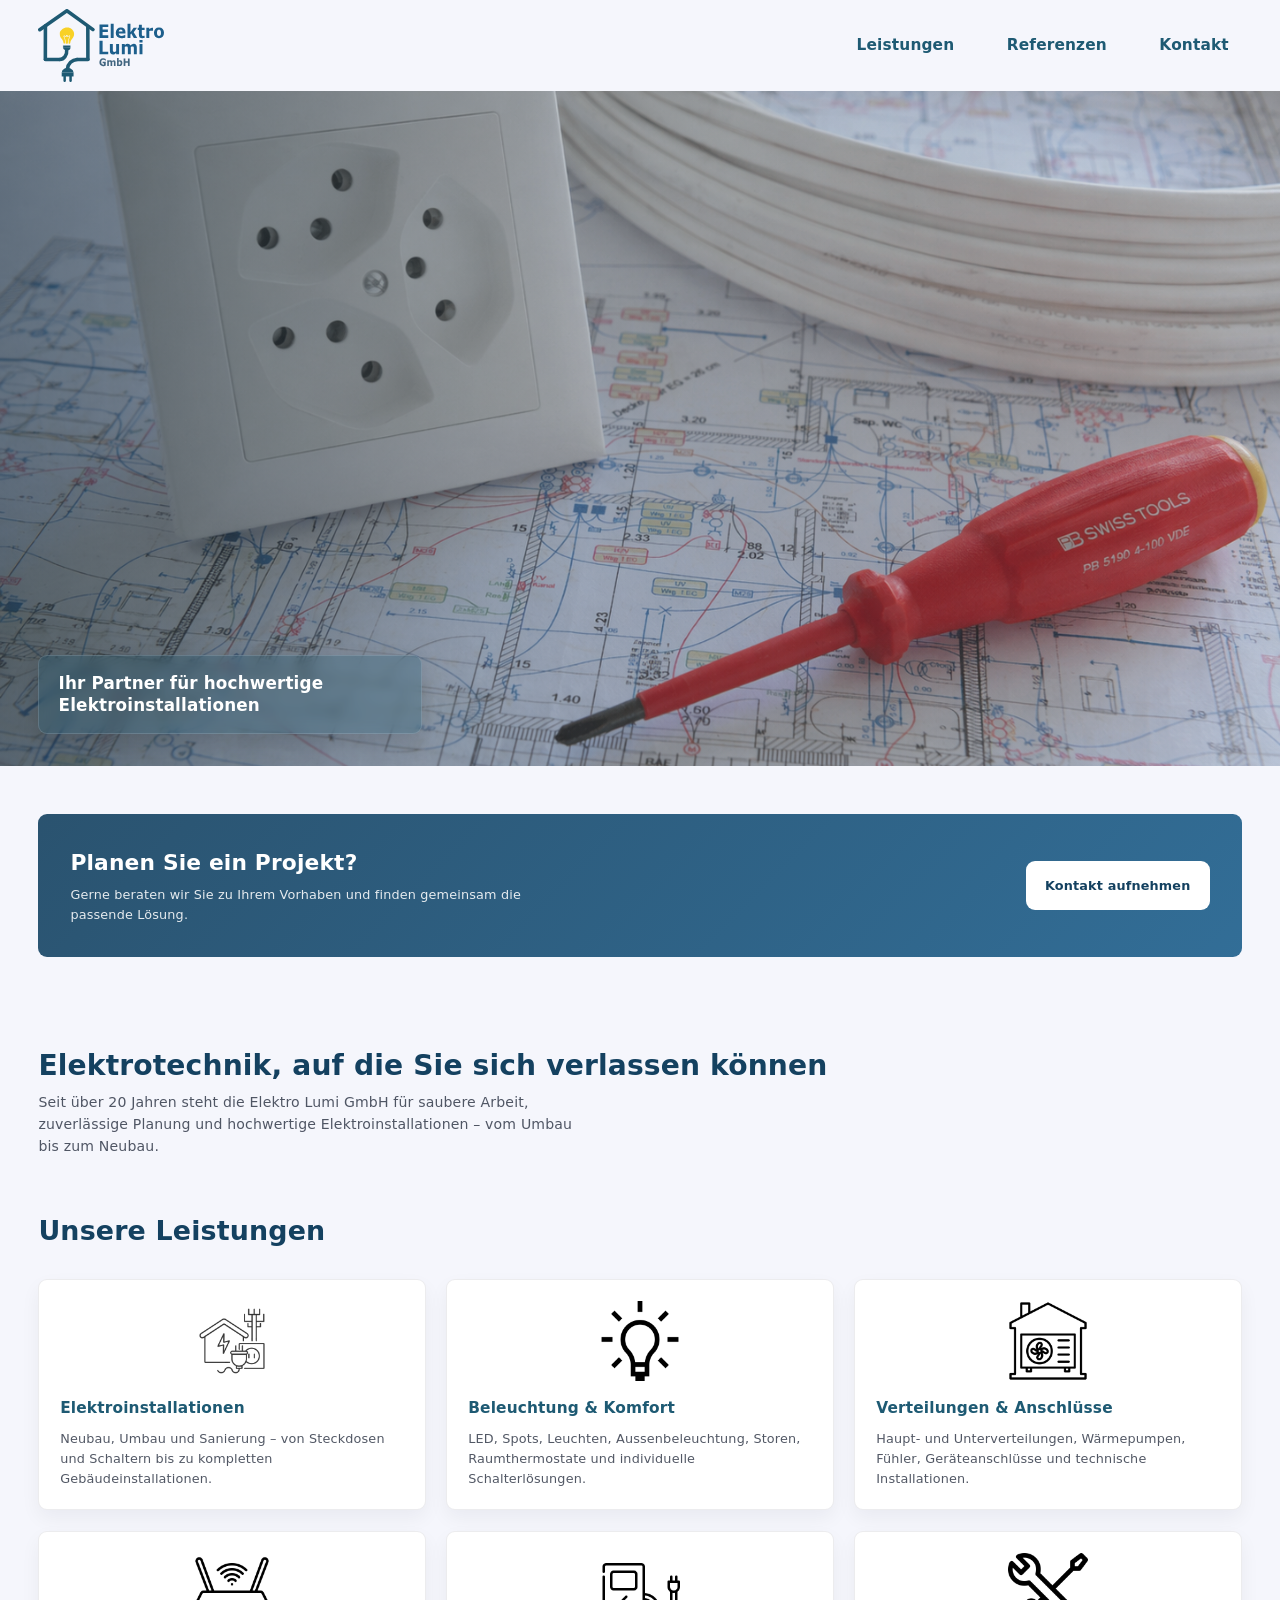
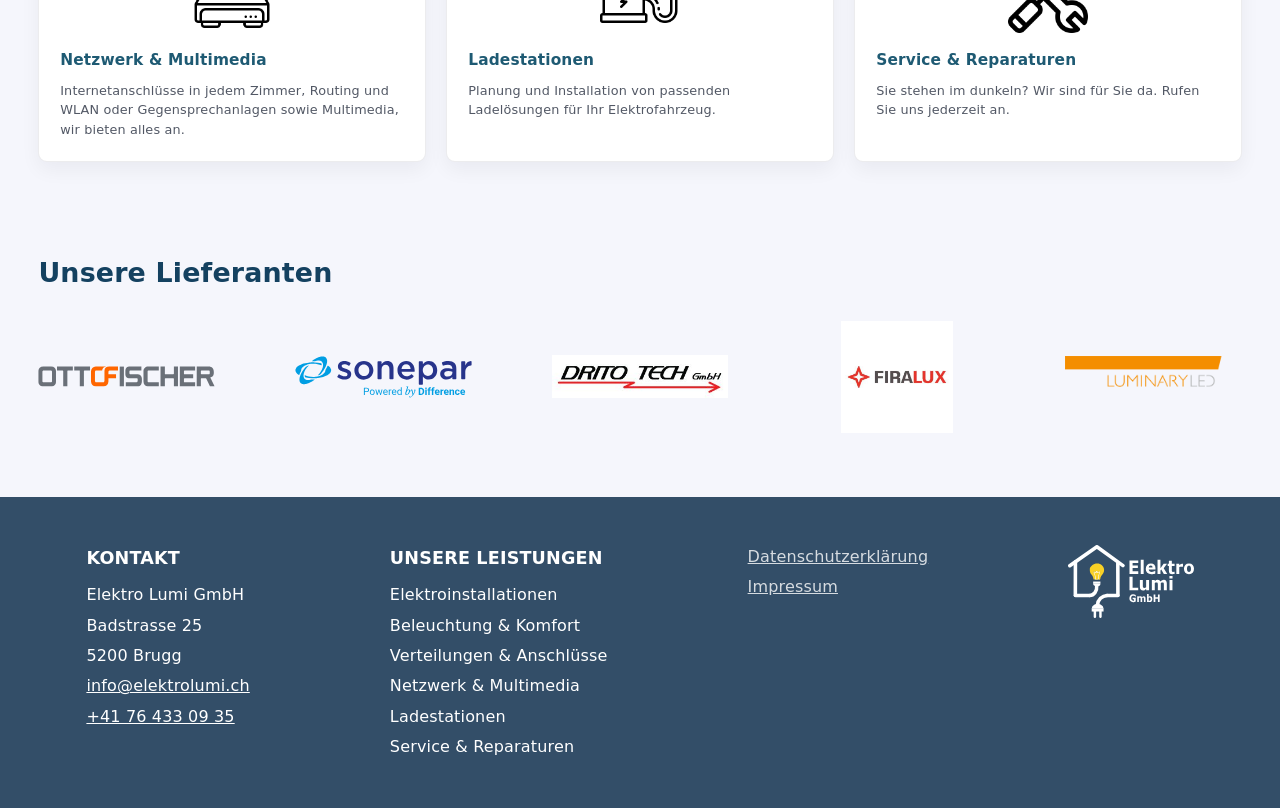
==== index.html @ 4e416394 "feat: add mobile number to footer" ====
<!doctype html>
<html lang="de">
  <head>
    <meta charset="UTF-8" />
    <meta name="viewport" content="width=device-width, initial-scale=1.0" />
    <title>Elektro Lumi GmbH</title>
    <link rel="icon" href="assets/icons/logo.svg" />
    <link rel="stylesheet" href="css/style.css" />
  </head>

  <body>
    <!-- header injection -->
    <header id="main-header"></header>

    <main>
      <!-- hero section -->
      <section class="hero" aria-label="Startbereich">
        <img
          src="assets/images/hero-img1.png"
          alt="Bild eines Schraubenzieher, Elektroplan Steckdose und Kabel"
          class="hero-img"
          width="1448"
          height="1086"
          decoding="async"
          fetchpriority="high"
        />

        <!-- transparent box in hero section -->
        <div class="hero-inner wrap">
          <div class="hero-callout">
            <p class="hero-callout-title">
              Ihr Partner für hochwertige Elektroinstallationen
            </p>
          </div>
        </div>
      </section>

      <!-- contact me box -->
      <section class="cta" aria-label="Kontakt aufnehmen">
        <div class="wrap">
          <div class="cta-box">
            <div>
              <h2 class="cta-title">Planen Sie ein Projekt?</h2>
              <p class="cta-text">
                Gerne beraten wir Sie zu Ihrem Vorhaben und finden gemeinsam die
                passende Lösung.
              </p>
            </div>

            <a href="kontakt.html" class="cta-button">Kontakt aufnehmen</a>
          </div>
        </div>
      </section>

      <section class="intro" aria-label="Über Elektro Lumi">
        <div class="wrap">
          <h2 class="intro-title">
            Elektrotechnik, auf die Sie sich verlassen können
          </h2>
          <p class="intro-text">
            Seit über 20 Jahren steht die Elektro Lumi GmbH für saubere Arbeit,
            zuverlässige Planung und hochwertige Elektroinstallationen – vom
            Umbau bis zum Neubau.
          </p>
        </div>
      </section>

      <section class="services-preview" aria-label="Unsere Leistungen">
        <div class="wrap">
          <h2 class="section-title">Unsere Leistungen</h2>

          <div class="services-grid">
            <article class="service-card">
              <img
                src="assets/icons/elektro.png"
                alt="Icon von Elektroinstallationen"
                class="service-card-icon"
                width="64"
                height="64"
              />
              <h3>Elektroinstallationen</h3>
              <p>
                Neubau, Umbau und Sanierung – von Steckdosen und Schaltern bis
                zu kompletten Gebäudeinstallationen.
              </p>
            </article>

            <article class="service-card">
              <img
                src="assets/icons/licht.png"
                alt="Icon einer Glühbirne"
                class="service-card-icon"
                width="64"
                height="64"
              />
              <h3>Beleuchtung & Komfort</h3>
              <p>
                LED, Spots, Leuchten, Aussenbeleuchtung, Storen, Raumthermostate
                und individuelle Schalterlösungen.
              </p>
            </article>

            <article class="service-card">
              <img
                src="assets/icons/warmepumpe.png"
                alt="Icon einer Waermepumpe"
                class="service-card-icon"
                width="64"
                height="64"
              />
              <h3>Verteilungen & Anschlüsse</h3>
              <p>
                Haupt- und Unterverteilungen, Wärmepumpen, Fühler,
                Geräteanschlüsse und technische Installationen.
              </p>
            </article>

            <article class="service-card">
              <img
                src="assets/icons/internet.png"
                alt="Icon eines Modem mit Wifi"
                class="service-card-icon"
                width="64"
                height="64"
              />
              <h3>Netzwerk & Multimedia</h3>
              <p>
                Internetanschlüsse in jedem Zimmer, Routing und WLAN oder
                Gegensprechanlagen sowie Multimedia, wir bieten alles an.
              </p>
            </article>

            <article class="service-card">
              <img
                src="assets/icons/elektrotankstelle.png"
                alt="Icon einer Elektroladestation"
                class="service-card-icon"
                width="64"
                height="64"
              />
              <h3>Ladestationen</h3>
              <p>
                Planung und Installation von passenden Ladelösungen für Ihr
                Elektrofahrzeug.
              </p>
            </article>

            <article class="service-card">
              <img
                src="assets/icons/service.png"
                alt="Icon eines Schluessels und Schraubenzieher"
                class="service-card-icon"
                width="64"
                height="64"
              />
              <h3>Service & Reparaturen</h3>
              <p>
                Sie stehen im dunkeln? Wir sind für Sie da. Rufen Sie uns
                jederzeit an.
              </p>
            </article>
          </div>
        </div>
      </section>

      <section class="supplier" aria-label="Lieferanten">
        <div class="wrap">
          <h2 class="section-title">Unsere Lieferanten</h2>
          <div class="supplier-logo">
            <a
              href="https://www.ottofischer.ch/de/"
              target="_blank"
              rel="noopener noreferrer"
              aria-label="Otto Fischer – Webseite (öffnet in neuem Tab)"
            >
              <img src="assets/supplier-logos/ottofischer.svg" alt="" />
            </a>
            <a
              href="https://www.sonepar.ch/de"
              target="_blank"
              rel="noopener noreferrer"
              aria-label="Sonepar – Webseite (öffnet in neuem Tab)"
            >
              <img src="assets/supplier-logos/sonepar.svg" alt="" />
            </a>
            <a
              href="https://www.dritotech.ch/"
              target="_blank"
              rel="noopener noreferrer"
              aria-label="Drito Tech – Webseite (öffnet in neuem Tab)"
            >
              <img src="assets/supplier-logos/dritotech.jpg" alt="" />
            </a>
            <a
              href="https://www.firalux.ch/"
              target="_blank"
              rel="noopener noreferrer"
              aria-label="Firalux – Webseite (öffnet in neuem Tab)"
            >
              <img src="assets/supplier-logos/firalux.jpg" alt="" />
            </a>
            <a
              href="https://www.luminaryled.ch/"
              target="_blank"
              rel="noopener noreferrer"
              aria-label="LuminaryLED – Webseite (öffnet in neuem Tab)"
            >
              <img src="assets/supplier-logos/luminaryled.png" alt="" />
            </a>
          </div>
        </div>
      </section>
    </main>

    <!-- footer injection -->
    <footer id="footer"></footer>

    <!-- scripts -->
    <script src="js/ham-menu-loader.js"></script>
    <script src="js/header-loader.js"></script>
    <script src="js/footer-loader.js"></script>
  </body>
</html>
---- css/style.css ----
:root {
  --primary: rgba(30, 90, 115, 1);
  --secondary: rgba(29, 95, 140, 1);
  --tertiary: rgba(20, 65, 96, 1);
  --background-color: #f5f6fc;
  --footer-background: #334e68;
  --radius: 9px;
}

* {
  box-sizing: border-box;
  margin: 0;
  padding: 0;
}

body {
  font-family: "Kumbh Sans", system-ui, sans-serif;
  color: var(--primary);
  background: var(--background-color);
  line-height: 1.55;
  letter-spacing: 0.01em;
}

img {
  display: block;
}

a {
  color: inherit;
}

/* ==========================================================
   Wrapper: gleicher seitlicher Abstand überall
   ========================================================== */
.wrap {
  padding-inline: 3vw;
}

/* ==========================================================
   General Section Styling
   ========================================================== */
.section-title {
  font-size: 2.1vw;
  line-height: 1.15;
  color: var(--tertiary);
  margin-bottom: 2rem;
}

/* ==========================================================
   Service Section
   ========================================================== */
.services-preview {
  padding-block: 2rem 4rem;
}

.services-grid {
  display: grid;
  grid-template-columns: repeat(3, 1fr);
  gap: 1.3rem;
}

.service-card {
  background: #fff;
  border: 1px solid rgba(15, 23, 42, 0.08);
  border-radius: var(--radius);
  padding: 1.3rem;
  box-shadow: 0 0.5rem 1.2rem rgba(15, 23, 42, 0.05);
}

.service-card-icon {
  width: 5rem;
  height: 5rem;
  object-fit: contain;
  margin: 0 auto 1rem;
}

.service-card h3 {
  color: var(--primary);
  font-size: 1.2vw;
  margin-bottom: 0.5rem;
}

.service-card p {
  color: rgba(15, 23, 42, 0.72);
  font-size: 1vw;
}

/* ==========================================================
   Contact Section
   ========================================================== */
.cta {
  padding-top: 3rem;
  padding-bottom: 3rem;
}

.cta-box {
  background: linear-gradient(
    135deg,
    rgba(20, 65, 96, 0.9),
    rgba(29, 95, 140, 0.9)
  );
  color: #fff;
  border-radius: var(--radius);
  padding: 2rem;
  display: grid;
  grid-template-columns: 1fr auto;
  gap: 1rem;
  align-items: center;
}

.cta-title {
  font-size: 1.7vw;
  margin-bottom: 0.35rem;
}

.cta-text {
  color: rgba(255, 255, 255, 0.88);
  max-width: 60ch;
  font-size: 1vw;
}

.cta-button {
  display: inline-block;
  width: fit-content;
  background: #fff;
  color: var(--tertiary);
  text-decoration: none;
  font-weight: 700;
  font-size: 1vw;
  padding: 0.9rem 1.2rem;
  border-radius: var(--radius);
}

.cta-button:hover {
  opacity: 0.9;
}

/* ==========================================================
   Navbar
   ========================================================== */
.navbar {
  position: sticky;
  top: 0;
  z-index: 50;
}

.navbar-inner {
  display: flex;
  align-items: center;
  justify-content: space-between;
  padding-block: 1vh;
}

.logo img {
  height: 5.7vw;
  width: auto;
}

.nav-links {
  list-style: none;
  display: flex;
  align-items: center;
  gap: 2.1vw;
}

.nav-item {
  display: inline-block;
  text-decoration: none;
  color: var(--primary);
  font-weight: 650;
  font-size: 1.2vw;
  letter-spacing: 0.01em;
  padding: 0.55rem 0.8rem;
  border-radius: var(--radius);
  transition:
    background-color 0.2s ease,
    color 0.2s ease;
}

.nav-item:hover {
  background-color: var(--primary);
  color: #fff;
}

/* styling of hamburger menu in media query */
.ham-menu,
.off-screen-menu {
  display: none;
}

/* ==========================================================
   Footer
   ========================================================== */
.footer {
  background-color: var(--footer-background);
  color: #fff;
  padding: 3rem;
}

.footer-inner {
  display: flex;
  justify-content: space-between;
}

.footer-list {
  list-style: none;
  display: flex;
  flex-direction: column;
  gap: 0.35rem;
}

.footer-list-title {
  font-size: 1.1rem;
  font-weight: 700;
  text-transform: uppercase;
  margin-bottom: 0.35rem;
}

.data-impressum {
  color: #fff;
  opacity: 0.8;
}

/* ==========================================================
   Hero
   ========================================================== */
.hero {
  position: relative;
  height: 75vh;
  background: #0b1f2a;
  overflow: hidden;
}

.hero-img {
  position: absolute;
  inset: 0;
  width: 100%;
  height: 100%;
  object-fit: cover;
  z-index: 0;
}

.hero::before {
  content: "";
  position: absolute;
  inset: 0;
  z-index: 1;
  background: linear-gradient(
    90deg,
    rgba(11, 31, 42, 0.55) 0%,
    rgba(11, 31, 42, 0.22) 46%,
    rgba(11, 31, 42, 0.12) 100%
  );
}

.hero-inner {
  position: relative;
  z-index: 2;
  height: 100%;
  display: flex;
  align-items: flex-end;
  padding-bottom: 2rem;
}

.hero-callout {
  max-width: 24rem;
  padding: 1rem 1.2rem;
  border-radius: var(--radius);
  border: 1px solid rgba(255, 255, 255, 0.14);
  background: rgba(30, 90, 115, 0.28);
  backdrop-filter: blur(6px);
  color: #fff;
  box-shadow: 0 0.6rem 1.4rem rgba(0, 0, 0, 0.14);
}

.hero-callout-title {
  font-size: 1.05rem;
  font-weight: 700;
  line-height: 1.35;
}

/* ==========================================================
   Intro - Section
   ========================================================== */
.intro {
  padding-top: 5vh;
  padding-bottom: 3vh;
}

.intro-title {
  font-size: 2.2vw;
  letter-spacing: 0.005em;
  line-height: 1.15;
  color: var(--tertiary);
  margin-bottom: 0.6rem;
}

.intro-text {
  font-size: 1.1vw;
  color: rgba(15, 23, 42, 0.72);
  max-width: 62ch;
}

/* ==========================================================
   Supplier - Section
   ========================================================== */
.supplier {
  padding-top: 2rem;
  padding-bottom: 4rem;
}

.supplier-logo {
  display: grid;
  grid-template-columns: repeat(5, 1fr);
  gap: 5rem;
  align-items: center;
}

.supplier-logo a {
  display: block;
  text-decoration: none;
}

.supplier-logo img {
  width: 100%;
  height: 7rem;
  object-fit: contain;
}

/* ==========================================================
   Phone (bis 480px)
   ========================================================== */
@media (max-width: 480px) {
  .wrap {
    padding-inline: 4.5vw;
  }

  .navbar .nav-links {
    display: none;
  }

  .navbar .logo img {
    height: 8vh;
    width: auto;
  }

  /*--- Hamburger Button ---*/
  .ham-menu {
    display: block;
    position: relative;
    height: 40px;
    width: 50px;
    margin-left: auto;
    cursor: pointer;
    z-index: 80;
  }

  .ham-menu span {
    position: absolute;
    top: 50%;
    left: 50%;
    height: 4px;
    width: 70%;
    background-color: var(--primary);
    border-radius: 25px;
    transform: translate(-50%, -50%);
    transition: 0.3s ease;
  }

  .ham-menu span:nth-child(1) {
    top: 25%;
  }

  .ham-menu span:nth-child(3) {
    top: 75%;
  }

  .ham-menu.active span:nth-child(1) {
    top: 50%;
    transform: translate(-50%, -50%) rotate(45deg);
  }

  .ham-menu.active span:nth-child(2) {
    opacity: 0;
  }

  .ham-menu.active span:nth-child(3) {
    top: 50%;
    transform: translate(-50%, -50%) rotate(-45deg);
  }

  /*--- Slide-In Panel ---*/
  .off-screen-menu {
    display: block;
    position: fixed;
    top: 4.3rem;
    right: 0;
    z-index: 60;
    width: min(85vw, 18rem);
    max-height: calc(100dvh - 5.2rem);
    padding: 1.2rem;
    background-color: var(--primary);
    opacity: 0.9;
    border-radius: var(--radius) 0 0 var(--radius);
    box-shadow: 0 0.8rem 1.8rem rgba(0, 0, 0, 0.24);
    overflow-y: auto;
    transform: translateX(110%);
    transition: transform 0.3s ease;
  }

  .off-screen-menu.active {
    transform: translateX(0);
  }

  .off-screen-menu .nav-links {
    flex-direction: column;
    gap: 1rem;
  }

  .off-screen-menu .nav-item {
    color: #fff;
    font-size: 2vh;
  }

  .footer-inner {
    display: flex;
    flex-direction: column;
    gap: 3rem;
  }

  .footer .logo img {
    height: 8vh;
    width: auto;
  }

  .hero {
    height: 40vh;
  }

  .hero-inner {
    align-items: flex-end;
    padding-bottom: 3vh;
  }

  .hero-callout {
    max-width: 75%;
    padding: 0.9rem 1rem;
  }

  .hero-callout-title {
    font-size: 1rem;
  }

  .intro-title {
    font-size: 6vw;
  }

  .section-title {
    font-size: 1.6rem;
  }

  .services-grid {
    grid-template-columns: 1fr;
    gap: 1.2rem;
  }

  .service-card h3 {
    font-size: 1.1rem;
  }

  .cta-box {
    grid-template-columns: 1fr;
    padding: 1.5rem;
  }

  .cta-title {
    font-size: 1.5rem;
  }

  .cta-button {
    font-size: 1rem;
    padding: 0.8rem 1.1rem;
  }

  .intro-text,
  .service-card p,
  .cta-text {
    font-size: 1rem;
  }

  /* supplier section */
  .supplier-logo {
    grid-template-columns: repeat(2, 1fr);
    gap: 1.5rem;
  }

  .supplier-logo img {
    max-width: 9rem;
    height: 4rem;
  }
}
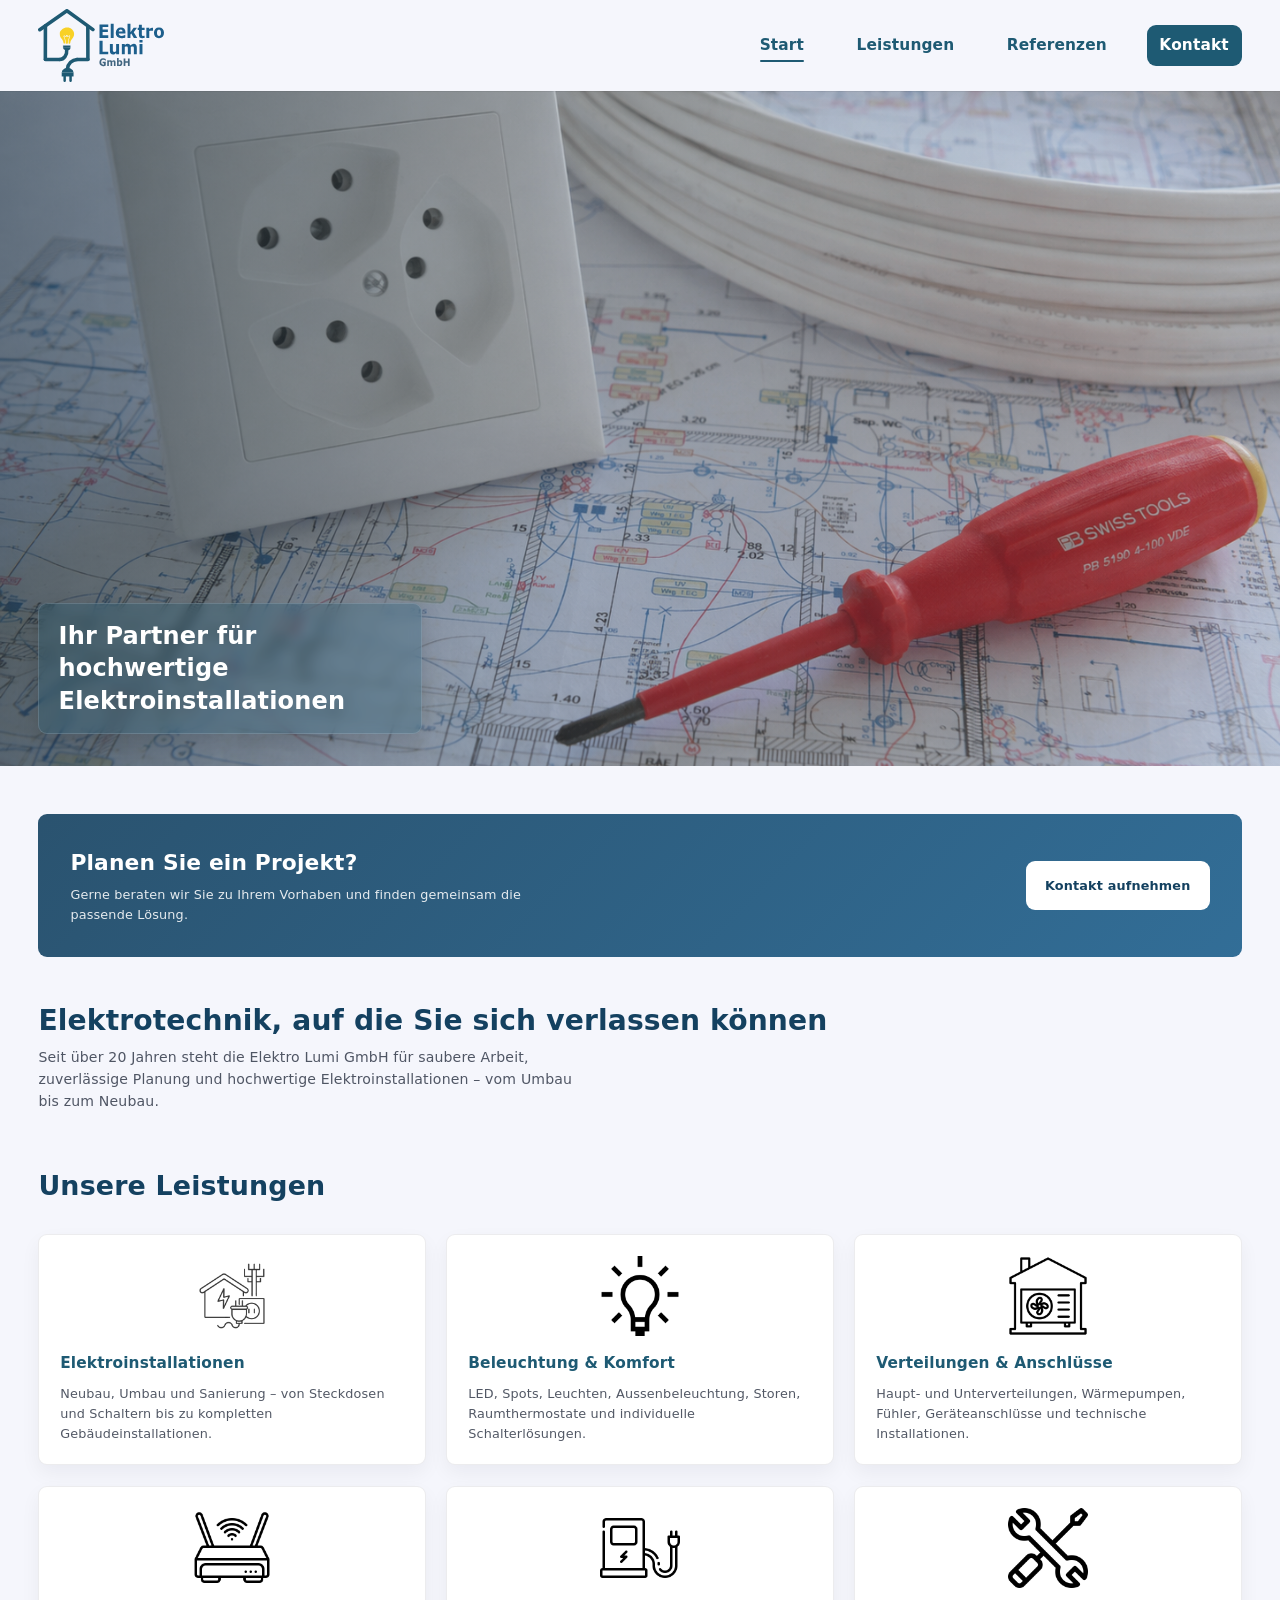
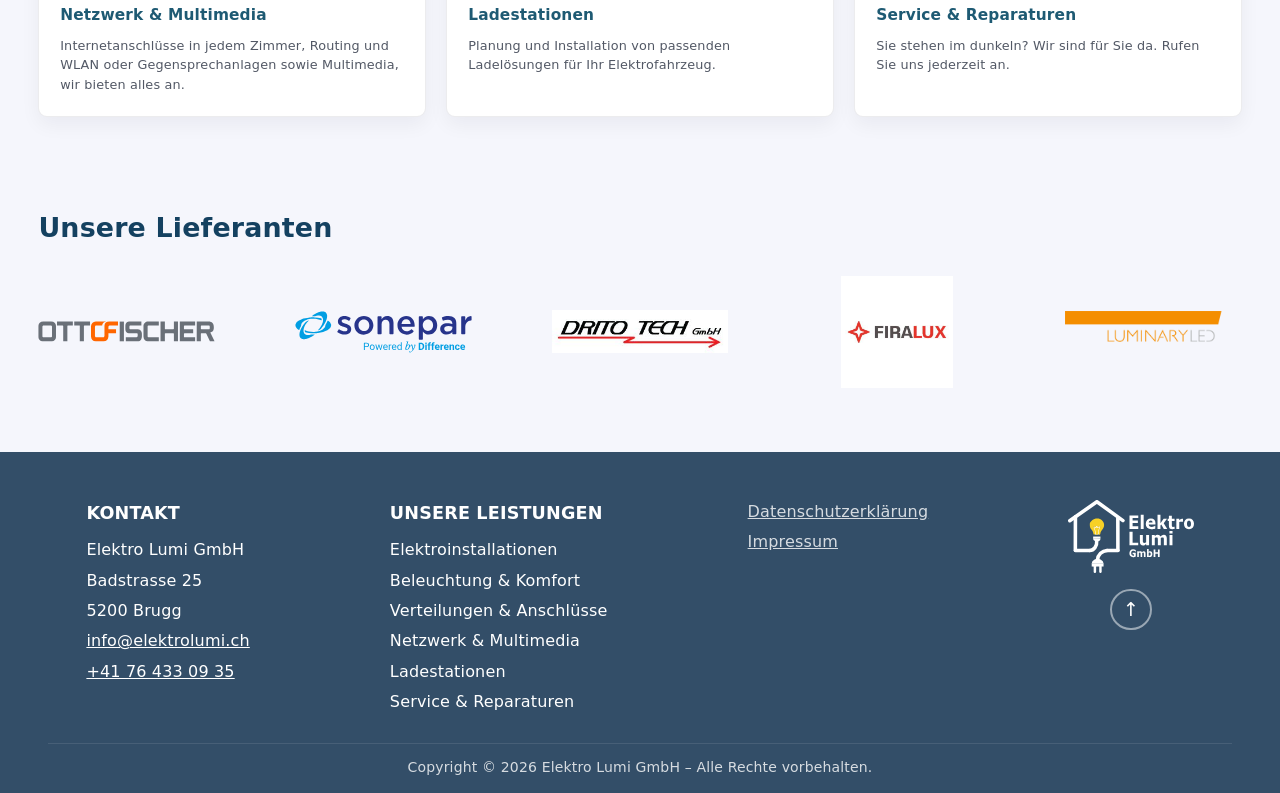
==== commit afbdd4f1: "chore: change link logo" ====
--- a/index.html
+++ b/index.html
@@ -4,7 +4,7 @@
     <meta charset="UTF-8" />
     <meta name="viewport" content="width=device-width, initial-scale=1.0" />
     <title>Elektro Lumi GmbH</title>
-    <link rel="icon" href="assets/icons/logo.svg" />
+    <link rel="icon" href="assets/icons/logo-footer3.svg" />
     <link rel="stylesheet" href="css/style.css" />
   </head>
 
--- a/css/style.css
+++ b/css/style.css
@@ -11,6 +11,10 @@
   box-sizing: border-box;
   margin: 0;
   padding: 0;
+}
+
+html {
+  scroll-behavior: smooth;
 }
 
 body {
@@ -138,10 +142,19 @@
 /* ==========================================================
    Navbar
    ========================================================== */
+/* Reserve the navbar's height before the header is injected, so the page
+   doesn't jump on load. Matches the rendered navbar height (logo + padding). */
+#main-header {
+  display: block;
+  min-height: calc(5.7vw + 2vh);
+}
+
 .navbar {
   position: sticky;
   top: 0;
   z-index: 50;
+  background: var(--background-color);
+  box-shadow: 0 1px 0 rgba(0, 0, 0, 0.06);
 }
 
 .navbar-inner {
@@ -182,6 +195,32 @@
   color: #fff;
 }
 
+/* Current page: primary underline (white on hover / in the mobile menu). */
+.nav-item.active {
+  position: relative;
+}
+
+.nav-item.active::after {
+  content: "";
+  position: absolute;
+  left: 0.8rem;
+  right: 0.8rem;
+  bottom: 0.25rem;
+  height: 2px;
+  border-radius: var(--radius);
+  background: currentColor;
+}
+
+/* Kontakt call-to-action: filled button that stands out from the text links. */
+.nav-item.nav-cta {
+  background-color: var(--primary);
+  color: #fff;
+}
+
+.nav-item.nav-cta:hover {
+  background-color: var(--tertiary);
+}
+
 /* styling of hamburger menu in media query */
 .ham-menu,
 .off-screen-menu {
@@ -194,7 +233,7 @@
 .footer {
   background-color: var(--footer-background);
   color: #fff;
-  padding: 3rem;
+  padding: 3rem 3rem 1rem;
 }
 
 .footer-inner {
@@ -219,6 +258,51 @@
 .data-impressum {
   color: #fff;
   opacity: 0.8;
+}
+
+.footer-copyright {
+  margin: 1.75rem 0 0;
+  padding-top: 0.85rem;
+  border-top: 1px solid rgba(255, 255, 255, 0.12);
+  color: #fff;
+  opacity: 0.8;
+  font-size: 0.875rem;
+  line-height: 1.4;
+  text-align: center;
+}
+
+/* Brand block: logo with a back-to-top arrow underneath. */
+.footer-brand {
+  display: flex;
+  flex-direction: column;
+  align-items: center;
+  gap: 1rem;
+}
+
+.to-top {
+  display: inline-flex;
+  align-items: center;
+  justify-content: center;
+  width: 2.6rem;
+  height: 2.6rem;
+  border: 2px solid rgba(255, 255, 255, 0.5);
+  border-radius: 50%;
+  font-size: 1.2rem;
+  line-height: 1;
+  color: #fff;
+  text-decoration: none;
+  transition:
+    background-color 0.2s ease,
+    color 0.2s ease,
+    border-color 0.2s ease,
+    transform 0.2s ease;
+}
+
+.to-top:hover {
+  background-color: #fff;
+  color: var(--primary);
+  border-color: #fff;
+  transform: translateY(-2px);
 }
 
 /* ==========================================================
@@ -263,7 +347,7 @@
 }
 
 .hero-callout {
-  max-width: 24rem;
+  max-width: min(24rem, 92%);
   padding: 1rem 1.2rem;
   border-radius: var(--radius);
   border: 1px solid rgba(255, 255, 255, 0.14);
@@ -274,7 +358,7 @@
 }
 
 .hero-callout-title {
-  font-size: 1.05rem;
+  font-size: 1.5rem;
   font-weight: 700;
   line-height: 1.35;
 }
@@ -283,7 +367,6 @@
    Intro - Section
    ========================================================== */
 .intro {
-  padding-top: 5vh;
   padding-bottom: 3vh;
 }
 
@@ -333,6 +416,10 @@
 @media (max-width: 480px) {
   .wrap {
     padding-inline: 4.5vw;
+  }
+
+  #main-header {
+    min-height: calc(8vh + 2vh);
   }
 
   .navbar .nav-links {
@@ -422,6 +509,12 @@
     font-size: 2vh;
   }
 
+  /* Invert the CTA inside the dark mobile menu so it still pops. */
+  .off-screen-menu .nav-item.nav-cta {
+    background-color: #fff;
+    color: var(--primary);
+  }
+
   .footer-inner {
     display: flex;
     flex-direction: column;
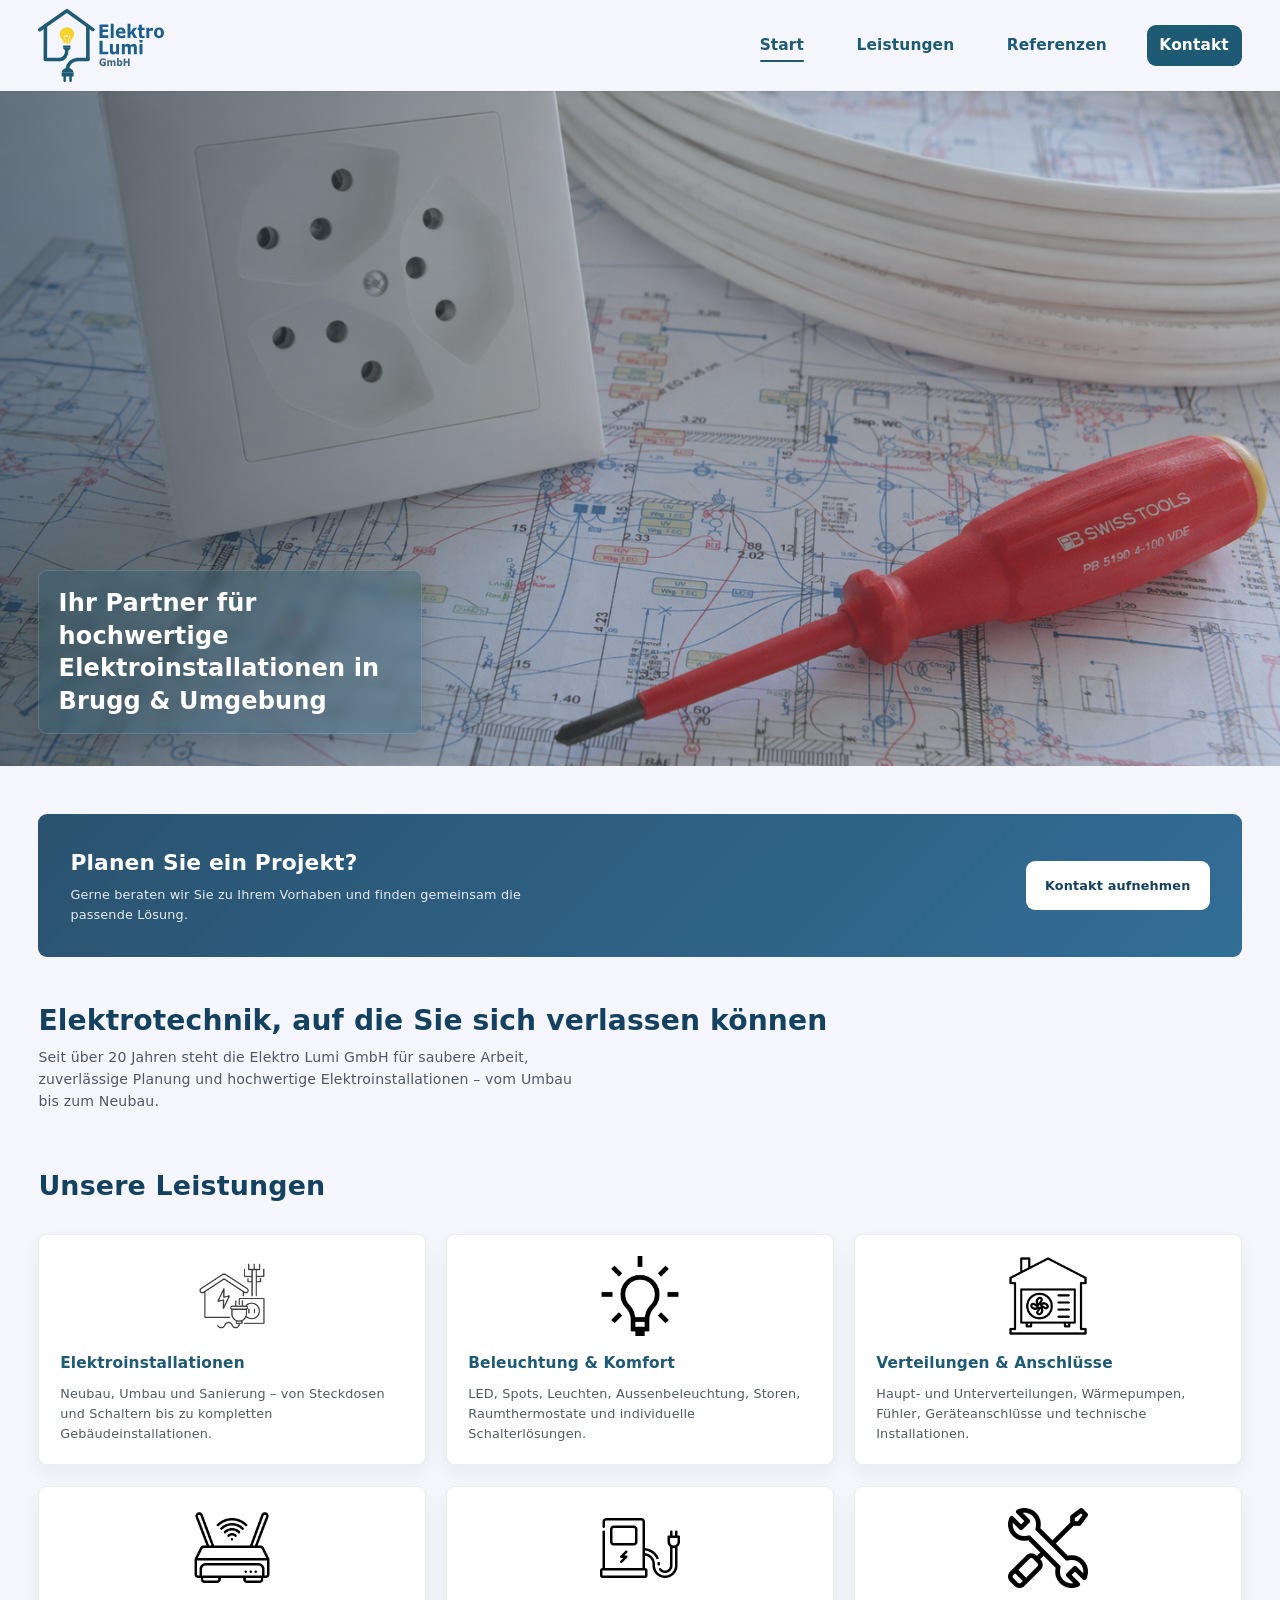
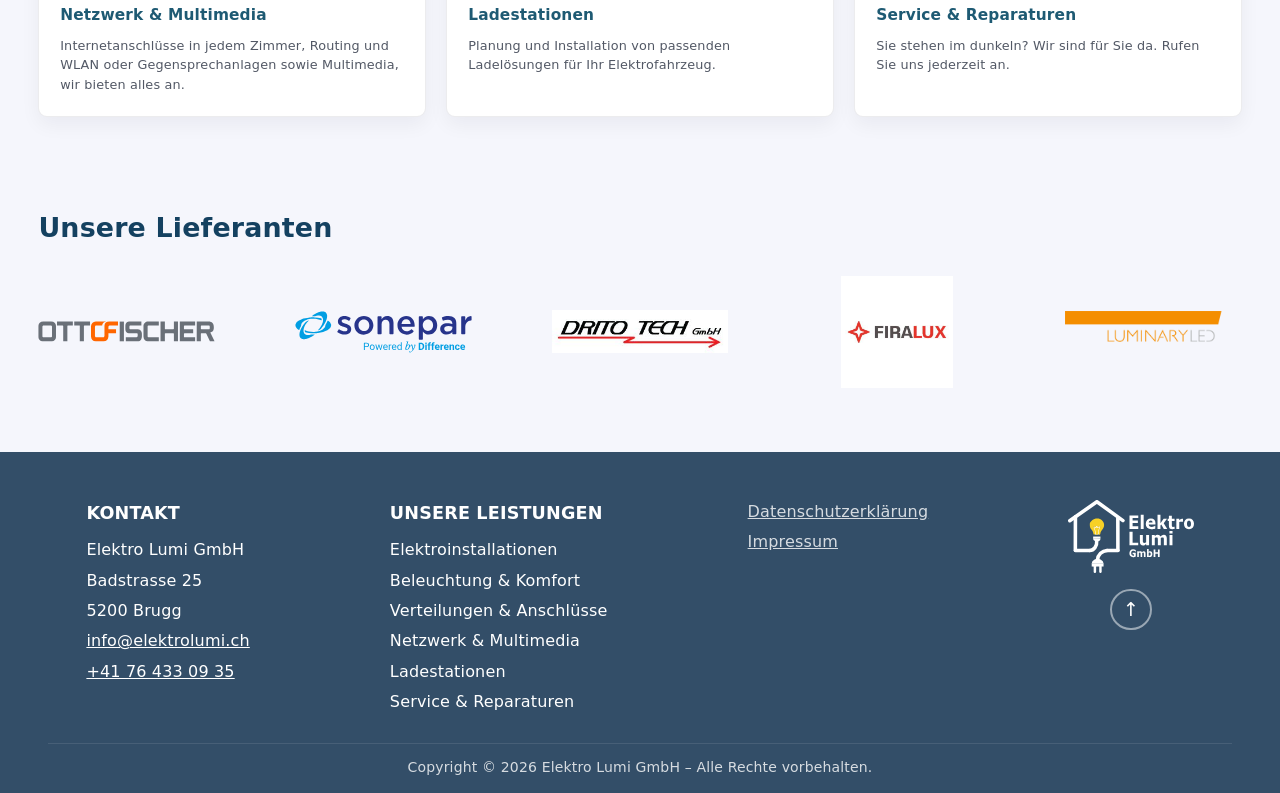
==== commit 3532ee50: "feat: add meta tags for SEO" ====
--- a/index.html
+++ b/index.html
@@ -3,9 +3,56 @@
   <head>
     <meta charset="UTF-8" />
     <meta name="viewport" content="width=device-width, initial-scale=1.0" />
-    <title>Elektro Lumi GmbH</title>
+    <title>Elektro Lumi GmbH – Elektroinstallationen in Brugg, Aargau</title>
+    <meta
+      name="description"
+      content="Elektro Lumi GmbH – Ihr Elektriker in Brugg (Aargau). Elektroinstallationen für Neubau, Umbau und Sanierung: Beleuchtung, Verteilungen, Netzwerk, Ladestationen und Service in Brugg und Umgebung."
+    />
+    <link rel="canonical" href="https://www.elektrolumi.ch/" />
+    <meta name="theme-color" content="#1e5a73" />
+    <meta property="og:type" content="website" />
+    <meta property="og:site_name" content="Elektro Lumi GmbH" />
+    <meta property="og:locale" content="de_CH" />
+    <meta
+      property="og:title"
+      content="Elektro Lumi GmbH – Elektroinstallationen in Brugg, Aargau"
+    />
+    <meta
+      property="og:description"
+      content="Elektroinstallationen für Neubau, Umbau und Sanierung in Brugg und Umgebung – Beleuchtung, Verteilungen, Netzwerk, Ladestationen und Service."
+    />
+    <meta property="og:url" content="https://www.elektrolumi.ch/" />
+    <meta
+      property="og:image"
+      content="https://www.elektrolumi.ch/assets/images/hero-img1.png"
+    />
+    <meta name="twitter:card" content="summary_large_image" />
     <link rel="icon" href="assets/icons/logo-footer3.svg" />
     <link rel="stylesheet" href="css/style.css" />
+    <script type="application/ld+json">
+      {
+        "@context": "https://schema.org",
+        "@type": "Electrician",
+        "@id": "https://www.elektrolumi.ch/#business",
+        "name": "Elektro Lumi GmbH",
+        "url": "https://www.elektrolumi.ch/",
+        "image": "https://www.elektrolumi.ch/assets/images/hero-img1.png",
+        "telephone": "+41764330935",
+        "email": "info@elektrolumi.ch",
+        "founder": "Hashim Cikaqi",
+        "vatID": "CHE-113.204.558",
+        "address": {
+          "@type": "PostalAddress",
+          "streetAddress": "Badstrasse 25",
+          "postalCode": "5200",
+          "addressLocality": "Brugg",
+          "addressRegion": "Aargau",
+          "addressCountry": "CH"
+        },
+        "areaServed": "Brugg und Umgebung, Kanton Aargau",
+        "description": "Elektro Lumi GmbH aus Brugg (Aargau) – Elektroinstallationen für Neubau, Umbau und Sanierung, Beleuchtung, Verteilungen, Netzwerk & Multimedia, Ladestationen sowie Service und Reparaturen."
+      }
+    </script>
   </head>
 
   <body>
@@ -28,9 +75,10 @@
         <!-- transparent box in hero section -->
         <div class="hero-inner wrap">
           <div class="hero-callout">
-            <p class="hero-callout-title">
-              Ihr Partner für hochwertige Elektroinstallationen
-            </p>
+            <h1 class="hero-callout-title">
+              Ihr Partner für hochwertige Elektroinstallationen in Brugg &
+              Umgebung
+            </h1>
           </div>
         </div>
       </section>
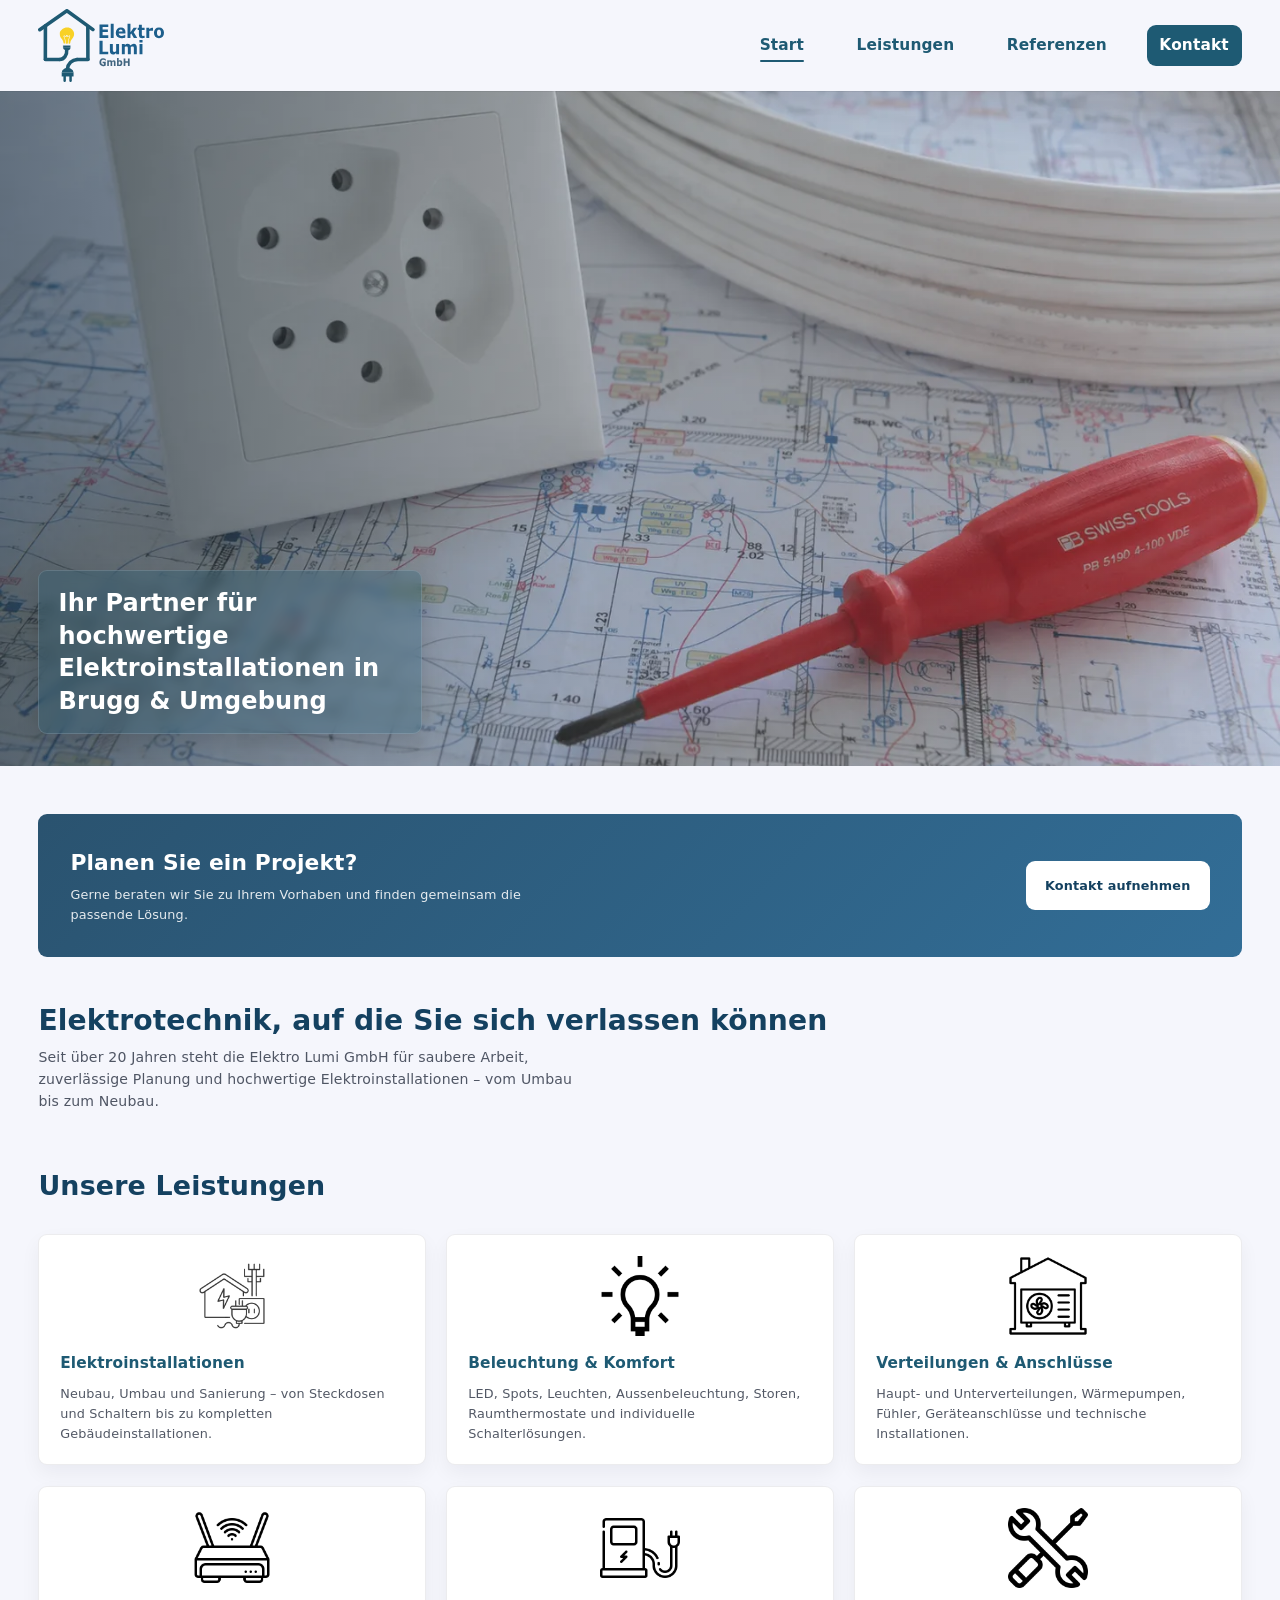
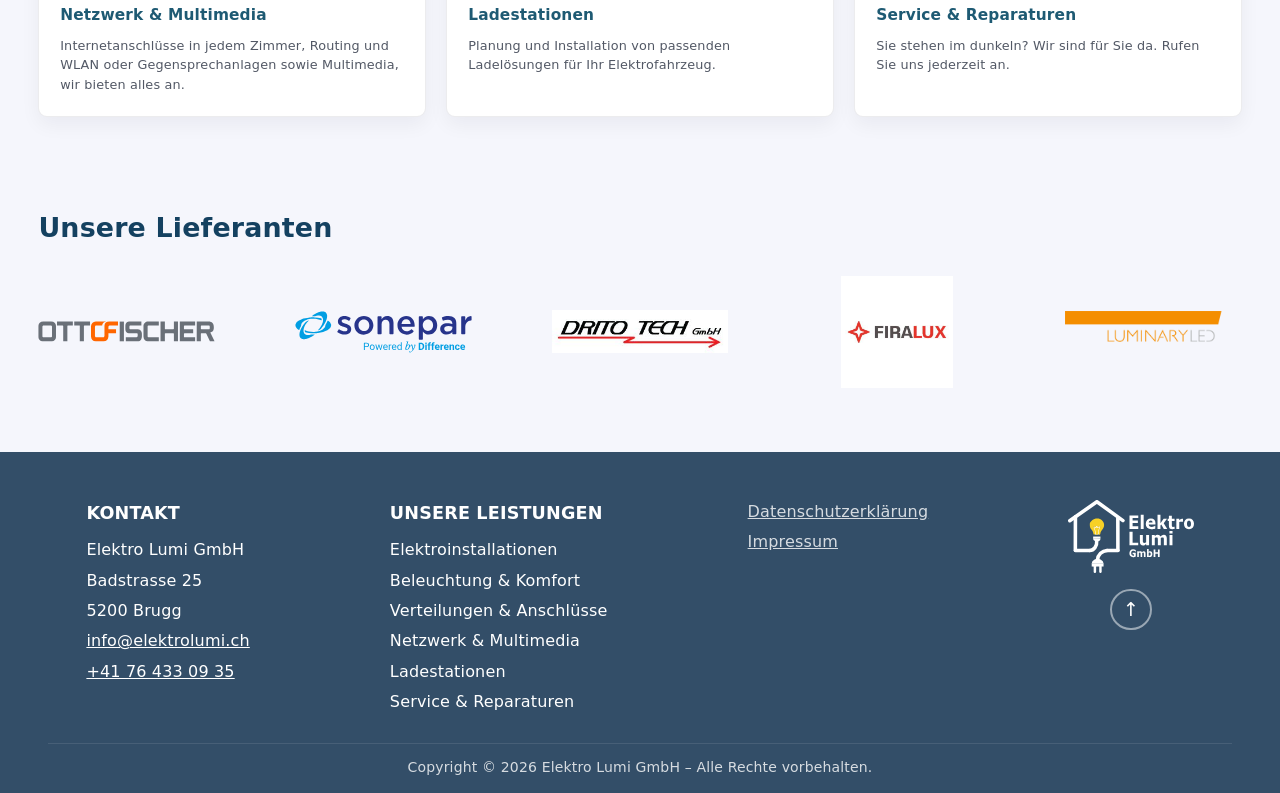
==== commit 1ad9c5f2: "perf(images): serve responsive WebP variants instead of full-size originals" ====
--- a/index.html
+++ b/index.html
@@ -24,10 +24,11 @@
     <meta property="og:url" content="https://www.elektrolumi.ch/" />
     <meta
       property="og:image"
-      content="https://www.elektrolumi.ch/assets/images/hero-img1.png"
+      content="https://www.elektrolumi.ch/assets/images-web/hero-img1-1448.jpg"
     />
     <meta name="twitter:card" content="summary_large_image" />
-    <link rel="icon" href="assets/icons/logo-footer3.svg" />
+    <link rel="icon" href="assets/icons/favicon.svg" type="image/svg+xml" />
+    <link rel="apple-touch-icon" href="assets/icons/apple-touch-icon.png" />
     <link rel="stylesheet" href="css/style.css" />
     <script type="application/ld+json">
       {
@@ -36,7 +37,7 @@
         "@id": "https://www.elektrolumi.ch/#business",
         "name": "Elektro Lumi GmbH",
         "url": "https://www.elektrolumi.ch/",
-        "image": "https://www.elektrolumi.ch/assets/images/hero-img1.png",
+        "image": "https://www.elektrolumi.ch/assets/images-web/hero-img1-1448.jpg",
         "telephone": "+41764330935",
         "email": "info@elektrolumi.ch",
         "founder": "Hashim Cikaqi",
@@ -53,17 +54,75 @@
         "description": "Elektro Lumi GmbH aus Brugg (Aargau) – Elektroinstallationen für Neubau, Umbau und Sanierung, Beleuchtung, Verteilungen, Netzwerk & Multimedia, Ladestationen sowie Service und Reparaturen."
       }
     </script>
+
+    <script type="application/ld+json">
+      {
+        "@context": "https://schema.org",
+        "@type": "WebSite",
+        "name": "Elektro Lumi GmbH",
+        "alternateName": "Elektro Lumi",
+        "url": "https://www.elektrolumi.ch/"
+      }
+    </script>
   </head>
 
   <body>
-    <!-- header injection -->
-    <header id="main-header"></header>
+    <header id="main-header">
+      <div class="off-screen-menu" id="off-screen-menu">
+        <ul class="nav-links">
+          <li>
+            <a href="index.html" class="nav-item active" aria-current="page"
+              >Start</a
+            >
+          </li>
+          <li><a href="leistungen.html" class="nav-item">Leistungen</a></li>
+          <li><a href="referenzen.html" class="nav-item">Referenzen</a></li>
+          <li><a href="kontakt.html" class="nav-item nav-cta">Kontakt</a></li>
+        </ul>
+      </div>
+
+      <nav class="navbar" aria-label="Hauptnavigation">
+        <div class="navbar-inner wrap">
+          <a href="index.html" class="logo">
+            <img src="assets/icons/logo.svg" alt="Elektro Lumi Logo" />
+          </a>
+          <ul class="nav-links">
+            <li>
+              <a href="index.html" class="nav-item active" aria-current="page"
+                >Start</a
+              >
+            </li>
+            <li><a href="leistungen.html" class="nav-item">Leistungen</a></li>
+            <li><a href="referenzen.html" class="nav-item">Referenzen</a></li>
+            <li><a href="kontakt.html" class="nav-item nav-cta">Kontakt</a></li>
+          </ul>
+
+          <button
+            type="button"
+            class="ham-menu"
+            aria-expanded="false"
+            aria-controls="off-screen-menu"
+            aria-label="Menü öffnen"
+          >
+            <span aria-hidden="true"></span>
+            <span aria-hidden="true"></span>
+            <span aria-hidden="true"></span>
+          </button>
+        </div>
+      </nav>
+    </header>
 
     <main>
       <!-- hero section -->
       <section class="hero" aria-label="Startbereich">
         <img
-          src="assets/images/hero-img1.png"
+          src="assets/images-web/hero-img1-800.webp"
+          srcset="
+            assets/images-web/hero-img1-400.webp   400w,
+            assets/images-web/hero-img1-800.webp   800w,
+            assets/images-web/hero-img1-1448.webp 1448w
+          "
+          sizes="100vw"
           alt="Bild eines Schraubenzieher, Elektroplan Steckdose und Kabel"
           class="hero-img"
           width="1448"
@@ -260,12 +319,51 @@
       </section>
     </main>
 
-    <!-- footer injection -->
-    <footer id="footer"></footer>
+    <footer class="footer">
+      <div class="footer-inner wrap">
+        <ul class="footer-list">
+          <li class="footer-list-title">Kontakt</li>
+          <li>Elektro Lumi GmbH</li>
+          <li>Badstrasse 25</li>
+          <li>5200 Brugg</li>
+          <li><a href="mailto:info@elektrolumi.ch">info@elektrolumi.ch</a></li>
+          <li><a href="tel:+41764330935">+41 76 433 09 35</a></li>
+        </ul>
+
+        <ul class="footer-list">
+          <li class="footer-list-title">Unsere Leistungen</li>
+          <li>Elektroinstallationen</li>
+          <li>Beleuchtung &amp; Komfort</li>
+          <li>Verteilungen &amp; Anschlüsse</li>
+          <li>Netzwerk &amp; Multimedia</li>
+          <li>Ladestationen</li>
+          <li>Service &amp; Reparaturen</li>
+        </ul>
+
+        <ul class="footer-list data-impressum">
+          <li><a href="datenschutz.html">Datenschutzerklärung</a></li>
+          <li><a href="impressum.html">Impressum</a></li>
+        </ul>
+
+        <div class="footer-brand">
+          <a href="index.html" class="logo">
+            <img src="assets/icons/logo-footer3.svg" alt="Elektro Lumi Logo" />
+          </a>
+          <a
+            href="#main-header"
+            class="to-top"
+            aria-label="Nach oben zum Seitenanfang"
+          >
+            <span aria-hidden="true">↑</span>
+          </a>
+        </div>
+      </div>
+      <p class="footer-copyright">
+        Copyright © 2026 Elektro Lumi GmbH – Alle Rechte vorbehalten.
+      </p>
+    </footer>
 
     <!-- scripts -->
     <script src="js/ham-menu-loader.js"></script>
-    <script src="js/header-loader.js"></script>
-    <script src="js/footer-loader.js"></script>
   </body>
 </html>
--- a/css/style.css
+++ b/css/style.css
@@ -142,13 +142,6 @@
 /* ==========================================================
    Navbar
    ========================================================== */
-/* Reserve the navbar's height before the header is injected, so the page
-   doesn't jump on load. Matches the rendered navbar height (logo + padding). */
-#main-header {
-  display: block;
-  min-height: calc(5.7vw + 2vh);
-}
-
 .navbar {
   position: sticky;
   top: 0;
@@ -227,6 +220,21 @@
   display: none;
 }
 
+/* Reset the button defaults so only the three bars stay visible. */
+.ham-menu {
+  background: none;
+  border: none;
+  padding: 0;
+  color: inherit;
+  -webkit-tap-highlight-color: transparent;
+}
+
+.ham-menu:focus-visible {
+  outline: 2px solid var(--primary);
+  outline-offset: 3px;
+  border-radius: var(--radius);
+}
+
 /* ==========================================================
    Footer
    ========================================================== */
@@ -418,10 +426,6 @@
     padding-inline: 4.5vw;
   }
 
-  #main-header {
-    min-height: calc(8vh + 2vh);
-  }
-
   .navbar .nav-links {
     display: none;
   }
@@ -486,16 +490,22 @@
     width: min(85vw, 18rem);
     max-height: calc(100dvh - 5.2rem);
     padding: 1.2rem;
+    /* Alpha on the background, not opacity — that would fade the text too. */
     background-color: var(--primary);
-    opacity: 0.9;
+    background-color: color-mix(in srgb, var(--primary) 90%, transparent);
     border-radius: var(--radius) 0 0 var(--radius);
     box-shadow: 0 0.8rem 1.8rem rgba(0, 0, 0, 0.24);
     overflow-y: auto;
+    /* Hidden when closed; visibility in the transition keeps the slide. */
+    visibility: hidden;
     transform: translateX(110%);
-    transition: transform 0.3s ease;
+    transition:
+      transform 0.3s ease,
+      visibility 0.3s ease;
   }
 
   .off-screen-menu.active {
+    visibility: visible;
     transform: translateX(0);
   }
 
@@ -592,3 +602,80 @@
     height: 4rem;
   }
 }
+
+/* ==========================================================
+   Tablet (481px – 1024px)
+   ========================================================== */
+@media (min-width: 481px) and (max-width: 1024px) {
+  .logo img {
+    height: 3.8rem;
+  }
+
+  .nav-links {
+    gap: 1.1rem;
+  }
+
+  .nav-item {
+    font-size: 0.95rem;
+    padding: 0.5rem 0.6rem;
+  }
+
+  .section-title {
+    font-size: 1.7rem;
+  }
+
+  .intro-title {
+    font-size: 1.9rem;
+  }
+
+  .intro-text {
+    font-size: 1.05rem;
+  }
+
+  .services-grid {
+    grid-template-columns: repeat(2, 1fr);
+  }
+
+  .service-card h3 {
+    font-size: 1.15rem;
+  }
+
+  .service-card p {
+    font-size: 1rem;
+  }
+
+  .cta-title {
+    font-size: 1.5rem;
+  }
+
+  .cta-text,
+  .cta-button {
+    font-size: 1rem;
+  }
+
+  .supplier-logo {
+    grid-template-columns: repeat(3, 1fr);
+    gap: 2rem;
+  }
+
+  .supplier-logo img {
+    height: 5rem;
+  }
+
+  /* Footer als 2×2-Raster statt gequetschter Einzeiler */
+  .footer-inner {
+    display: grid;
+    grid-template-columns: 1fr 1fr;
+    gap: 2.5rem 3rem;
+  }
+
+  /* Block nur so breit wie das Logo, Inhalt zentriert → Pfeil sitzt
+     horizontal mittig unter dem Haus (wie im Phone-Modus). */
+  .footer-brand {
+    width: fit-content;
+  }
+
+  .footer .logo img {
+    height: 5rem;
+  }
+}
